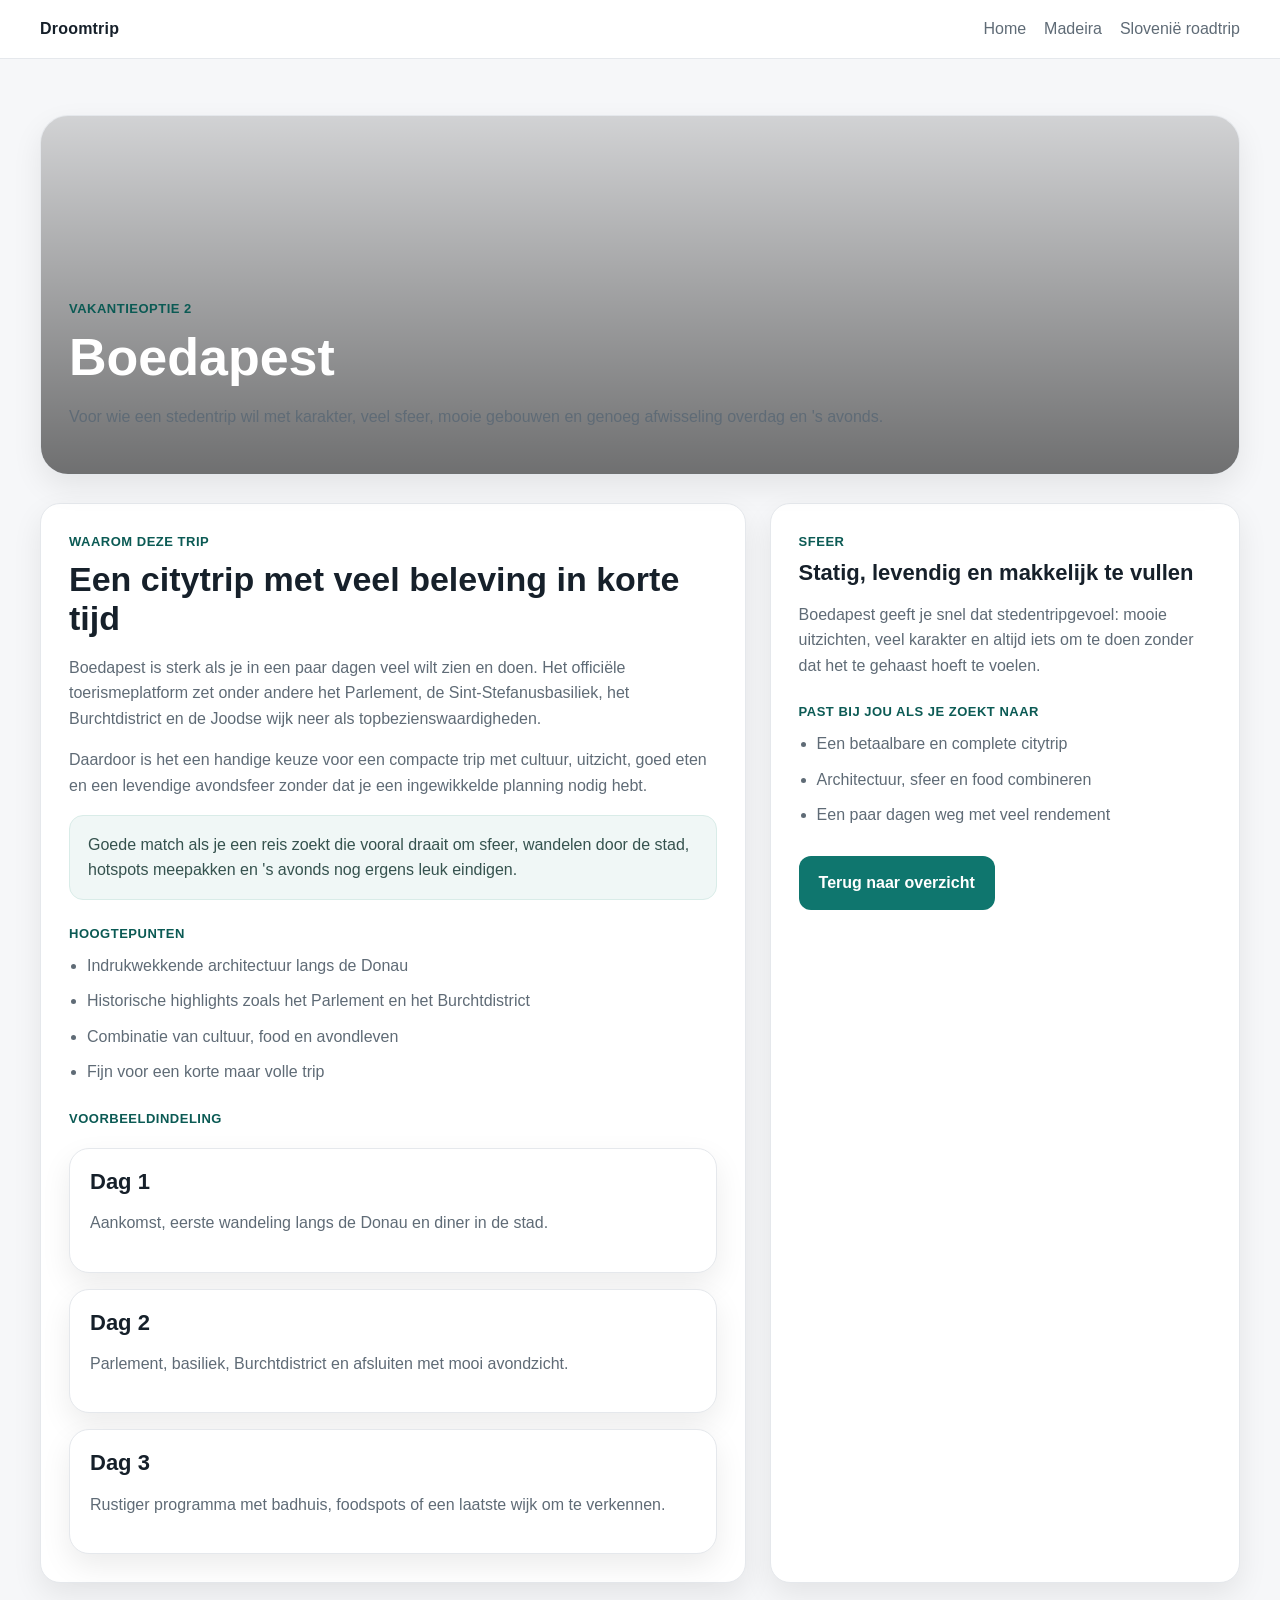
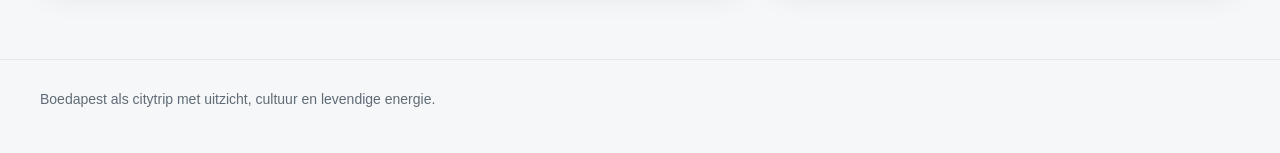
==== boedapest.html @ cd0d6fd1 "Add files via upload" ====
<!DOCTYPE html>
<html lang="nl">
<head>
  <meta charset="UTF-8" />
  <meta name="viewport" content="width=device-width, initial-scale=1.0" />
  <title>Boedapest | Droomtrip</title>
  <meta name="description" content="Ontdek waarom Boedapest een sterke vakantieoptie is." />
  <link rel="stylesheet" href="styles.css" />
</head>
<body>
  <header class="site-header">
    <div class="container nav">
      <a class="brand" href="index.html">Droomtrip</a>
      <nav class="nav-links">
        <a href="index.html">Home</a>
        <a href="madeira.html">Madeira</a>
        <a href="slovenie-roadtrip.html">Slovenië roadtrip</a>
      </nav>
    </div>
  </header>

  <main>
    <section class="page-hero">
      <div class="container">
        <div class="page-banner" style="background-image:url('https://images.unsplash.com/photo-1549877452-9c387954fbc2?auto=format&fit=crop&w=1600&q=80');">
          <div class="page-banner-content">
            <div class="small-title">Vakantieoptie 2</div>
            <h1>Boedapest</h1>
            <p>Voor wie een stedentrip wil met karakter, veel sfeer, mooie gebouwen en genoeg afwisseling overdag en 's avonds.</p>
          </div>
        </div>

        <div class="detail-layout">
          <section class="detail-card">
            <div class="small-title">Waarom deze trip</div>
            <h2>Een citytrip met veel beleving in korte tijd</h2>
            <p>
              Boedapest is sterk als je in een paar dagen veel wilt zien en doen. Het officiële toerismeplatform
              zet onder andere het Parlement, de Sint-Stefanusbasiliek, het Burchtdistrict en de Joodse wijk
              neer als topbezienswaardigheden.
            </p>
            <p>
              Daardoor is het een handige keuze voor een compacte trip met cultuur, uitzicht, goed eten en een
              levendige avondsfeer zonder dat je een ingewikkelde planning nodig hebt.
            </p>

            <div class="note">
              Goede match als je een reis zoekt die vooral draait om sfeer, wandelen door de stad,
              hotspots meepakken en 's avonds nog ergens leuk eindigen.
            </div>

            <div class="small-title" style="margin-top:24px;">Hoogtepunten</div>
            <ul class="list">
              <li>Indrukwekkende architectuur langs de Donau</li>
              <li>Historische highlights zoals het Parlement en het Burchtdistrict</li>
              <li>Combinatie van cultuur, food en avondleven</li>
              <li>Fijn voor een korte maar volle trip</li>
            </ul>

            <div class="small-title" style="margin-top:24px;">Voorbeeldindeling</div>
            <div class="day-grid">
              <article class="day-card">
                <h3>Dag 1</h3>
                <p>Aankomst, eerste wandeling langs de Donau en diner in de stad.</p>
              </article>
              <article class="day-card">
                <h3>Dag 2</h3>
                <p>Parlement, basiliek, Burchtdistrict en afsluiten met mooi avondzicht.</p>
              </article>
              <article class="day-card">
                <h3>Dag 3</h3>
                <p>Rustiger programma met badhuis, foodspots of een laatste wijk om te verkennen.</p>
              </article>
            </div>
          </section>

          <aside class="detail-card">
            <div class="small-title">Sfeer</div>
            <h3>Statig, levendig en makkelijk te vullen</h3>
            <p>
              Boedapest geeft je snel dat stedentripgevoel: mooie uitzichten, veel karakter en altijd iets
              om te doen zonder dat het te gehaast hoeft te voelen.
            </p>

            <div class="small-title" style="margin-top:24px;">Past bij jou als je zoekt naar</div>
            <ul class="list">
              <li>Een betaalbare en complete citytrip</li>
              <li>Architectuur, sfeer en food combineren</li>
              <li>Een paar dagen weg met veel rendement</li>
            </ul>

            <div class="button-row" style="margin-top:28px;">
              <a class="button primary" href="index.html">Terug naar overzicht</a>
            </div>
          </aside>
        </div>
      </div>
    </section>
  </main>

  <footer class="footer">
    <div class="container">Boedapest als citytrip met uitzicht, cultuur en levendige energie.</div>
  </footer>
</body>
</html>
---- styles.css ----
:root{
  --bg:#f6f7f9;
  --surface:#ffffff;
  --text:#16202a;
  --muted:#5f6b76;
  --line:#e5e8ec;
  --accent:#0f766e;
  --accent-dark:#0b5a54;
  --shadow:0 12px 30px rgba(0,0,0,.08);
  --radius:20px;
  --max:1200px;
}
*{box-sizing:border-box}
html{scroll-behavior:smooth}
body{
  margin:0;
  font-family:Arial, Helvetica, sans-serif;
  background:var(--bg);
  color:var(--text);
  line-height:1.6;
}
img{max-width:100%;display:block}
a{color:inherit}
.container{
  width:min(calc(100% - 32px), var(--max));
  margin:0 auto;
}
.site-header{
  position:sticky;
  top:0;
  z-index:10;
  background:rgba(255,255,255,.92);
  backdrop-filter:blur(8px);
  border-bottom:1px solid var(--line);
}
.nav{
  display:flex;
  align-items:center;
  justify-content:space-between;
  gap:20px;
  padding:16px 0;
}
.brand{
  text-decoration:none;
  font-weight:700;
  letter-spacing:.2px;
}
.nav-links{
  display:flex;
  gap:18px;
  flex-wrap:wrap;
}
.nav-links a{
  text-decoration:none;
  color:var(--muted);
}
.nav-links a:hover{
  color:var(--text);
}
.hero{
  padding:72px 0 32px;
}
.hero-grid{
  display:grid;
  grid-template-columns:1.2fr .8fr;
  gap:28px;
  align-items:stretch;
}
.hero-card,
.info-card,
.trip-card,
.detail-card,
.day-card{
  background:var(--surface);
  border:1px solid var(--line);
  border-radius:var(--radius);
  box-shadow:var(--shadow);
}
.hero-card{
  padding:40px;
}
.eyebrow{
  display:inline-block;
  padding:8px 12px;
  background:#e8f5f3;
  color:var(--accent-dark);
  border-radius:999px;
  font-size:13px;
  margin-bottom:14px;
}
h1,h2,h3{
  line-height:1.15;
  margin:0 0 16px;
}
h1{font-size:52px}
h2{font-size:34px}
h3{font-size:22px}
p{
  margin:0 0 16px;
  color:var(--muted);
}
.button-row{
  display:flex;
  flex-wrap:wrap;
  gap:14px;
  margin-top:24px;
}
.button{
  display:inline-block;
  text-decoration:none;
  padding:14px 20px;
  border-radius:12px;
  font-weight:700;
  transition:.2s ease;
}
.button.primary{
  background:var(--accent);
  color:#fff;
}
.button.primary:hover{
  background:var(--accent-dark);
}
.button.secondary{
  background:#eef1f4;
  color:var(--text);
}
.button.secondary:hover{
  background:#e1e6ea;
}
.info-card{
  overflow:hidden;
  min-height:100%;
}
.image-cover{
  min-height:100%;
  background-size:cover;
  background-position:center;
  position:relative;
}
.image-cover::after{
  content:"";
  position:absolute;
  inset:0;
  background:linear-gradient(180deg, rgba(0,0,0,.15), rgba(0,0,0,.45));
}
.image-caption{
  position:absolute;
  left:24px;
  right:24px;
  bottom:24px;
  color:#fff;
  z-index:1;
}
.section{
  padding:36px 0 10px;
}
.trip-grid{
  display:grid;
  grid-template-columns:repeat(3, 1fr);
  gap:22px;
}
.trip-card{
  overflow:hidden;
}
.trip-image{
  height:260px;
  background-size:cover;
  background-position:center;
  position:relative;
}
.trip-image::after{
  content:"";
  position:absolute;
  inset:0;
  background:linear-gradient(180deg, rgba(0,0,0,.08), rgba(0,0,0,.42));
}
.trip-body{
  padding:24px;
}
.trip-tag{
  display:inline-block;
  font-size:12px;
  font-weight:700;
  letter-spacing:.4px;
  text-transform:uppercase;
  color:var(--accent-dark);
  background:#e8f5f3;
  padding:7px 10px;
  border-radius:999px;
  margin-bottom:14px;
}
.trip-meta{
  color:var(--muted);
  font-size:15px;
}
.footer{
  margin-top:48px;
  border-top:1px solid var(--line);
  padding:28px 0 42px;
  color:var(--muted);
  font-size:14px;
}
.page-hero{
  padding:56px 0 28px;
}
.page-banner{
  min-height:360px;
  border-radius:28px;
  overflow:hidden;
  position:relative;
  border:1px solid var(--line);
  box-shadow:var(--shadow);
  background-size:cover;
  background-position:center;
}
.page-banner::after{
  content:"";
  position:absolute;
  inset:0;
  background:linear-gradient(180deg, rgba(0,0,0,.15), rgba(0,0,0,.55));
}
.page-banner-content{
  position:absolute;
  inset:auto 28px 28px 28px;
  color:#fff;
  z-index:1;
}
.detail-layout{
  display:grid;
  grid-template-columns:1.2fr .8fr;
  gap:24px;
  padding:28px 0 0;
}
.detail-card{
  padding:28px;
}
.list{
  padding-left:18px;
  margin:0;
  color:var(--muted);
}
.list li{margin:0 0 10px}
.day-grid{
  display:grid;
  gap:16px;
  margin-top:18px;
}
.day-card{
  padding:20px;
}
.small-title{
  font-size:13px;
  text-transform:uppercase;
  letter-spacing:.5px;
  color:var(--accent-dark);
  margin-bottom:8px;
  font-weight:700;
}
.note{
  background:#f0f7f6;
  border:1px solid #d9ece8;
  padding:16px 18px;
  border-radius:14px;
  color:#35524e;
}
@media (max-width: 980px){
  .hero-grid,
  .trip-grid,
  .detail-layout{
    grid-template-columns:1fr;
  }
  h1{font-size:40px}
  h2{font-size:30px}
}
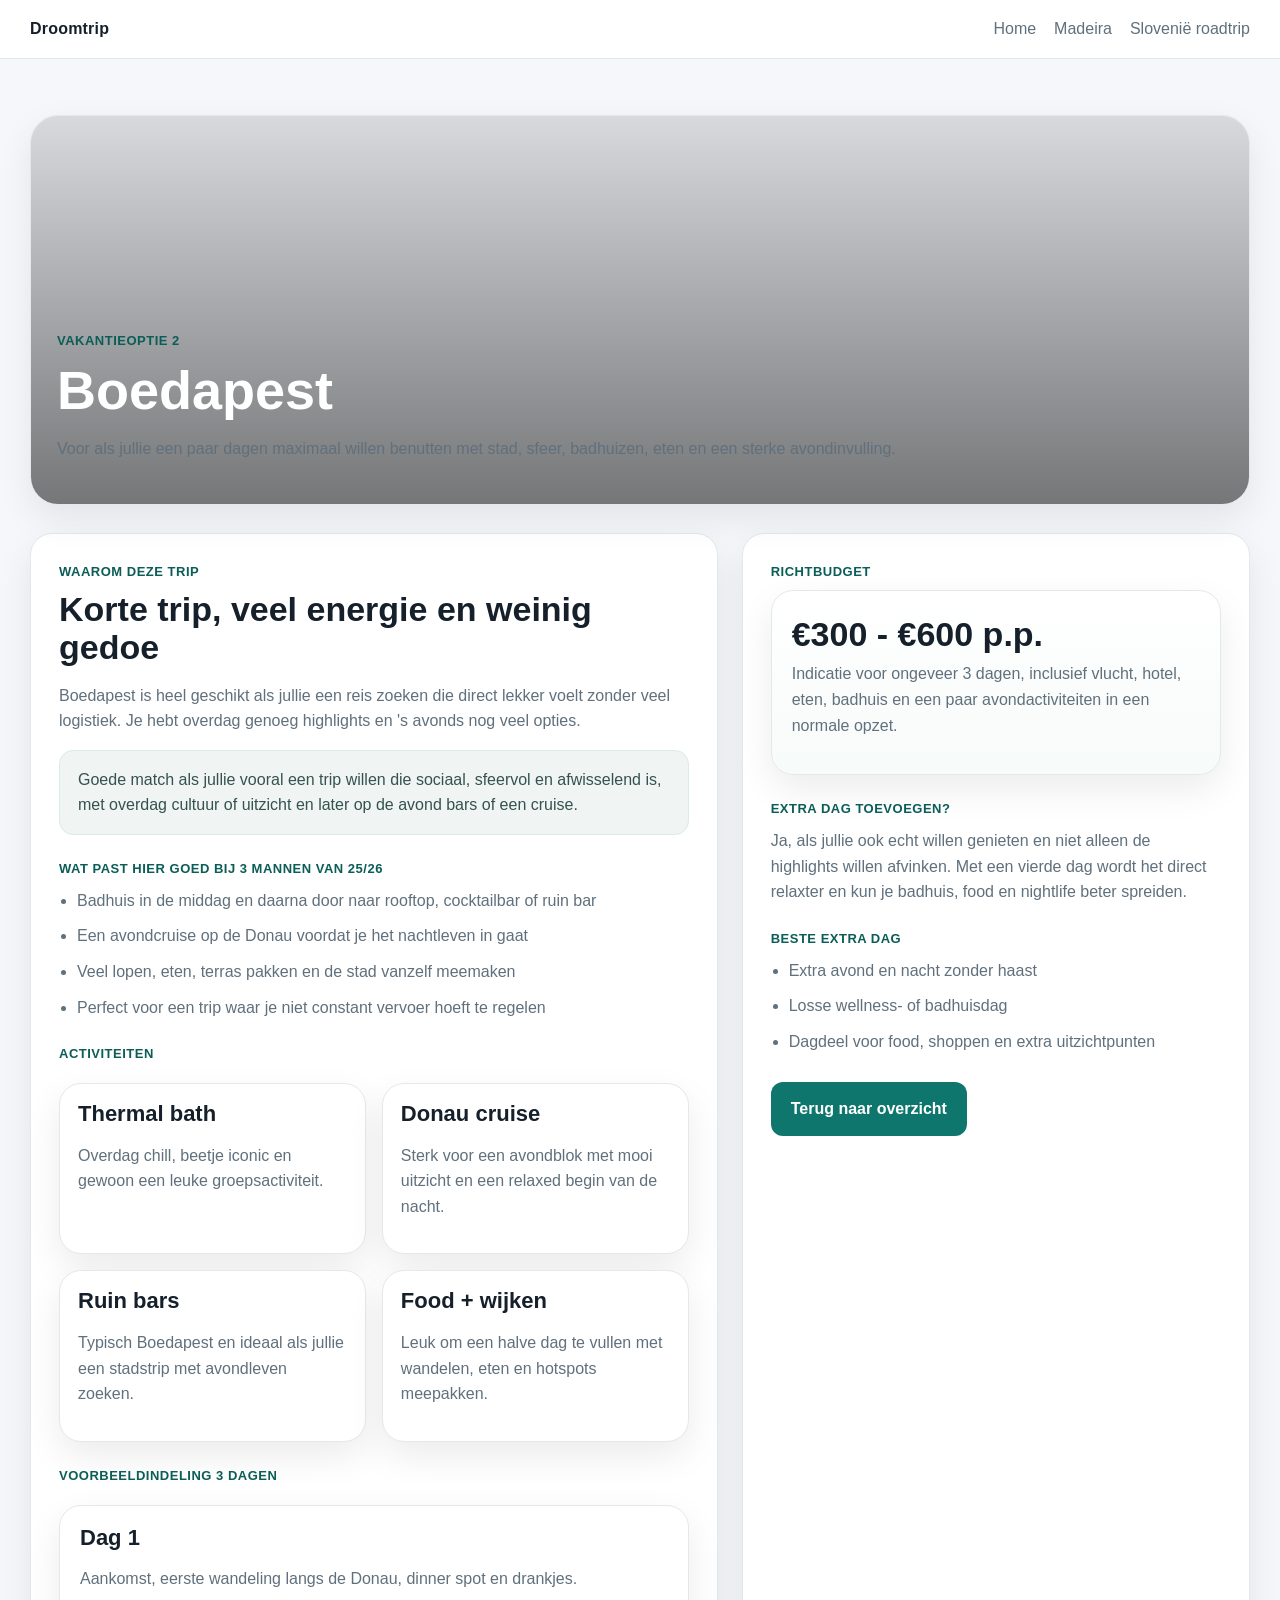
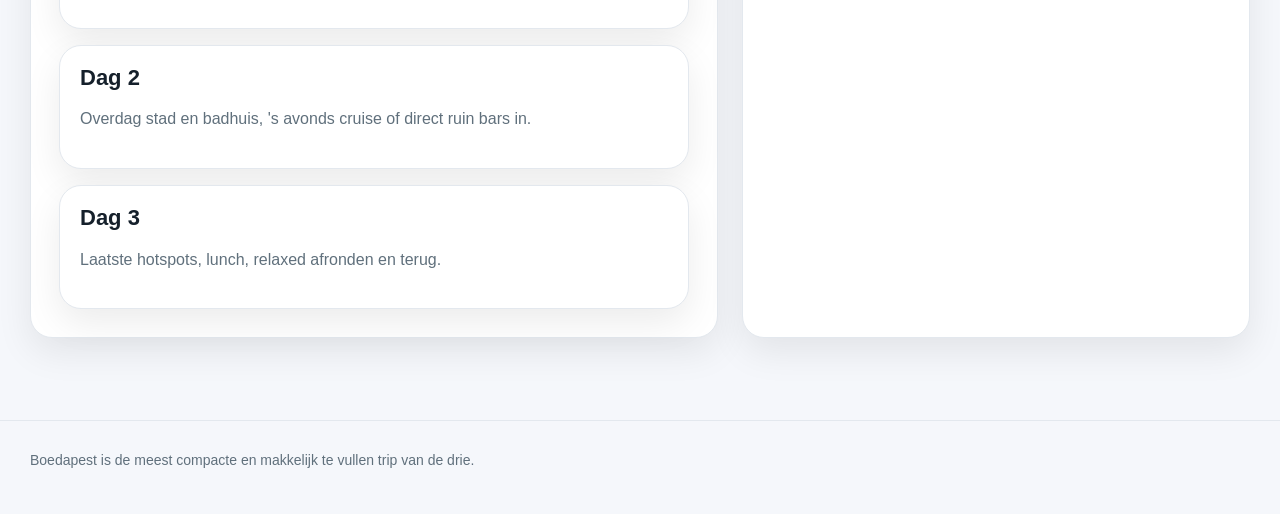
==== commit 2ac8f0d5: "Add files via upload" ====
--- a/boedapest.html
+++ b/boedapest.html
@@ -4,7 +4,6 @@
   <meta charset="UTF-8" />
   <meta name="viewport" content="width=device-width, initial-scale=1.0" />
   <title>Boedapest | Droomtrip</title>
-  <meta name="description" content="Ontdek waarom Boedapest een sterke vakantieoptie is." />
   <link rel="stylesheet" href="styles.css" />
 </head>
 <body>
@@ -26,67 +25,87 @@
           <div class="page-banner-content">
             <div class="small-title">Vakantieoptie 2</div>
             <h1>Boedapest</h1>
-            <p>Voor wie een stedentrip wil met karakter, veel sfeer, mooie gebouwen en genoeg afwisseling overdag en 's avonds.</p>
+            <p>Voor als jullie een paar dagen maximaal willen benutten met stad, sfeer, badhuizen, eten en een sterke avondinvulling.</p>
           </div>
         </div>
 
         <div class="detail-layout">
           <section class="detail-card">
             <div class="small-title">Waarom deze trip</div>
-            <h2>Een citytrip met veel beleving in korte tijd</h2>
+            <h2>Korte trip, veel energie en weinig gedoe</h2>
             <p>
-              Boedapest is sterk als je in een paar dagen veel wilt zien en doen. Het officiële toerismeplatform
-              zet onder andere het Parlement, de Sint-Stefanusbasiliek, het Burchtdistrict en de Joodse wijk
-              neer als topbezienswaardigheden.
-            </p>
-            <p>
-              Daardoor is het een handige keuze voor een compacte trip met cultuur, uitzicht, goed eten en een
-              levendige avondsfeer zonder dat je een ingewikkelde planning nodig hebt.
+              Boedapest is heel geschikt als jullie een reis zoeken die direct lekker voelt zonder veel
+              logistiek. Je hebt overdag genoeg highlights en 's avonds nog veel opties.
             </p>
 
             <div class="note">
-              Goede match als je een reis zoekt die vooral draait om sfeer, wandelen door de stad,
-              hotspots meepakken en 's avonds nog ergens leuk eindigen.
+              Goede match als jullie vooral een trip willen die sociaal, sfeervol en afwisselend is,
+              met overdag cultuur of uitzicht en later op de avond bars of een cruise.
             </div>
 
-            <div class="small-title" style="margin-top:24px;">Hoogtepunten</div>
+            <div class="small-title" style="margin-top:24px;">Wat past hier goed bij 3 mannen van 25/26</div>
             <ul class="list">
-              <li>Indrukwekkende architectuur langs de Donau</li>
-              <li>Historische highlights zoals het Parlement en het Burchtdistrict</li>
-              <li>Combinatie van cultuur, food en avondleven</li>
-              <li>Fijn voor een korte maar volle trip</li>
+              <li>Badhuis in de middag en daarna door naar rooftop, cocktailbar of ruin bar</li>
+              <li>Een avondcruise op de Donau voordat je het nachtleven in gaat</li>
+              <li>Veel lopen, eten, terras pakken en de stad vanzelf meemaken</li>
+              <li>Perfect voor een trip waar je niet constant vervoer hoeft te regelen</li>
             </ul>
 
-            <div class="small-title" style="margin-top:24px;">Voorbeeldindeling</div>
+            <div class="small-title" style="margin-top:24px;">Activiteiten</div>
+            <div class="mini-grid">
+              <div class="mini-card">
+                <h3>Thermal bath</h3>
+                <p>Overdag chill, beetje iconic en gewoon een leuke groepsactiviteit.</p>
+              </div>
+              <div class="mini-card">
+                <h3>Donau cruise</h3>
+                <p>Sterk voor een avondblok met mooi uitzicht en een relaxed begin van de nacht.</p>
+              </div>
+              <div class="mini-card">
+                <h3>Ruin bars</h3>
+                <p>Typisch Boedapest en ideaal als jullie een stadstrip met avondleven zoeken.</p>
+              </div>
+              <div class="mini-card">
+                <h3>Food + wijken</h3>
+                <p>Leuk om een halve dag te vullen met wandelen, eten en hotspots meepakken.</p>
+              </div>
+            </div>
+
+            <div class="small-title" style="margin-top:24px;">Voorbeeldindeling 3 dagen</div>
             <div class="day-grid">
               <article class="day-card">
                 <h3>Dag 1</h3>
-                <p>Aankomst, eerste wandeling langs de Donau en diner in de stad.</p>
+                <p>Aankomst, eerste wandeling langs de Donau, dinner spot en drankjes.</p>
               </article>
               <article class="day-card">
                 <h3>Dag 2</h3>
-                <p>Parlement, basiliek, Burchtdistrict en afsluiten met mooi avondzicht.</p>
+                <p>Overdag stad en badhuis, 's avonds cruise of direct ruin bars in.</p>
               </article>
               <article class="day-card">
                 <h3>Dag 3</h3>
-                <p>Rustiger programma met badhuis, foodspots of een laatste wijk om te verkennen.</p>
+                <p>Laatste hotspots, lunch, relaxed afronden en terug.</p>
               </article>
             </div>
           </section>
 
           <aside class="detail-card">
-            <div class="small-title">Sfeer</div>
-            <h3>Statig, levendig en makkelijk te vullen</h3>
+            <div class="small-title">Richtbudget</div>
+            <div class="budget-box">
+              <div class="budget-price">€300 - €600 p.p.</div>
+              <p>Indicatie voor ongeveer 3 dagen, inclusief vlucht, hotel, eten, badhuis en een paar avondactiviteiten in een normale opzet.</p>
+            </div>
+
+            <div class="small-title" style="margin-top:24px;">Extra dag toevoegen?</div>
             <p>
-              Boedapest geeft je snel dat stedentripgevoel: mooie uitzichten, veel karakter en altijd iets
-              om te doen zonder dat het te gehaast hoeft te voelen.
+              Ja, als jullie ook echt willen genieten en niet alleen de highlights willen afvinken.
+              Met een vierde dag wordt het direct relaxter en kun je badhuis, food en nightlife beter spreiden.
             </p>
 
-            <div class="small-title" style="margin-top:24px;">Past bij jou als je zoekt naar</div>
+            <div class="small-title" style="margin-top:24px;">Beste extra dag</div>
             <ul class="list">
-              <li>Een betaalbare en complete citytrip</li>
-              <li>Architectuur, sfeer en food combineren</li>
-              <li>Een paar dagen weg met veel rendement</li>
+              <li>Extra avond en nacht zonder haast</li>
+              <li>Losse wellness- of badhuisdag</li>
+              <li>Dagdeel voor food, shoppen en extra uitzichtpunten</li>
             </ul>
 
             <div class="button-row" style="margin-top:28px;">
@@ -99,7 +118,7 @@
   </main>
 
   <footer class="footer">
-    <div class="container">Boedapest als citytrip met uitzicht, cultuur en levendige energie.</div>
+    <div class="container">Boedapest is de meest compacte en makkelijk te vullen trip van de drie.</div>
   </footer>
 </body>
 </html>
--- a/styles.css
+++ b/styles.css
@@ -1,14 +1,16 @@
 :root{
-  --bg:#f6f7f9;
+  --bg:#f5f7fb;
   --surface:#ffffff;
-  --text:#16202a;
-  --muted:#5f6b76;
-  --line:#e5e8ec;
+  --surface-soft:#f0f5f4;
+  --text:#15202b;
+  --muted:#60707c;
+  --line:#e3e8ee;
   --accent:#0f766e;
-  --accent-dark:#0b5a54;
-  --shadow:0 12px 30px rgba(0,0,0,.08);
-  --radius:20px;
-  --max:1200px;
+  --accent-dark:#0b5d57;
+  --accent-soft:#e8f5f3;
+  --shadow:0 14px 36px rgba(0,0,0,.08);
+  --radius:22px;
+  --max:1220px;
 }
 *{box-sizing:border-box}
 html{scroll-behavior:smooth}
@@ -28,9 +30,9 @@
 .site-header{
   position:sticky;
   top:0;
-  z-index:10;
+  z-index:20;
   background:rgba(255,255,255,.92);
-  backdrop-filter:blur(8px);
+  backdrop-filter:blur(10px);
   border-bottom:1px solid var(--line);
 }
 .nav{
@@ -54,45 +56,36 @@
   text-decoration:none;
   color:var(--muted);
 }
-.nav-links a:hover{
-  color:var(--text);
-}
+.nav-links a:hover{color:var(--text)}
 .hero{
-  padding:72px 0 32px;
+  padding:72px 0 34px;
 }
 .hero-grid{
   display:grid;
-  grid-template-columns:1.2fr .8fr;
+  grid-template-columns:1.1fr .9fr;
   gap:28px;
-  align-items:stretch;
-}
-.hero-card,
-.info-card,
-.trip-card,
-.detail-card,
-.day-card{
+}
+.hero-card,.info-card,.trip-card,.detail-card,.budget-box,.mini-card,.day-card{
   background:var(--surface);
   border:1px solid var(--line);
   border-radius:var(--radius);
   box-shadow:var(--shadow);
 }
-.hero-card{
-  padding:40px;
-}
+.hero-card{padding:40px}
 .eyebrow{
   display:inline-block;
   padding:8px 12px;
-  background:#e8f5f3;
+  background:var(--accent-soft);
   color:var(--accent-dark);
   border-radius:999px;
   font-size:13px;
   margin-bottom:14px;
 }
 h1,h2,h3{
-  line-height:1.15;
+  line-height:1.12;
   margin:0 0 16px;
 }
-h1{font-size:52px}
+h1{font-size:54px}
 h2{font-size:34px}
 h3{font-size:22px}
 p{
@@ -101,8 +94,8 @@
 }
 .button-row{
   display:flex;
+  gap:14px;
   flex-wrap:wrap;
-  gap:14px;
   margin-top:24px;
 }
 .button{
@@ -117,94 +110,73 @@
   background:var(--accent);
   color:#fff;
 }
-.button.primary:hover{
-  background:var(--accent-dark);
-}
+.button.primary:hover{background:var(--accent-dark)}
 .button.secondary{
-  background:#eef1f4;
+  background:#edf1f5;
   color:var(--text);
 }
-.button.secondary:hover{
-  background:#e1e6ea;
-}
-.info-card{
-  overflow:hidden;
-  min-height:100%;
-}
+.button.secondary:hover{background:#e3e8ed}
+.info-card{overflow:hidden}
 .image-cover{
   min-height:100%;
   background-size:cover;
   background-position:center;
   position:relative;
 }
-.image-cover::after{
+.image-cover::after,
+.trip-image::after,
+.page-banner::after{
   content:"";
   position:absolute;
   inset:0;
-  background:linear-gradient(180deg, rgba(0,0,0,.15), rgba(0,0,0,.45));
-}
-.image-caption{
+  background:linear-gradient(180deg, rgba(0,0,0,.12), rgba(0,0,0,.52));
+}
+.image-caption,
+.page-banner-content{
   position:absolute;
-  left:24px;
-  right:24px;
-  bottom:24px;
+  left:26px;
+  right:26px;
+  bottom:26px;
   color:#fff;
   z-index:1;
 }
-.section{
-  padding:36px 0 10px;
-}
+.section{padding:38px 0 10px}
 .trip-grid{
   display:grid;
-  grid-template-columns:repeat(3, 1fr);
+  grid-template-columns:repeat(3,1fr);
   gap:22px;
 }
-.trip-card{
-  overflow:hidden;
-}
+.trip-card{overflow:hidden}
 .trip-image{
-  height:260px;
+  height:280px;
   background-size:cover;
   background-position:center;
   position:relative;
 }
-.trip-image::after{
-  content:"";
-  position:absolute;
-  inset:0;
-  background:linear-gradient(180deg, rgba(0,0,0,.08), rgba(0,0,0,.42));
-}
-.trip-body{
-  padding:24px;
-}
+.trip-body{padding:24px}
 .trip-tag{
   display:inline-block;
   font-size:12px;
   font-weight:700;
-  letter-spacing:.4px;
+  letter-spacing:.45px;
   text-transform:uppercase;
   color:var(--accent-dark);
-  background:#e8f5f3;
+  background:var(--accent-soft);
   padding:7px 10px;
   border-radius:999px;
   margin-bottom:14px;
 }
-.trip-meta{
-  color:var(--muted);
-  font-size:15px;
-}
+.trip-meta{font-size:15px}
 .footer{
-  margin-top:48px;
+  margin-top:54px;
   border-top:1px solid var(--line);
   padding:28px 0 42px;
   color:var(--muted);
   font-size:14px;
 }
-.page-hero{
-  padding:56px 0 28px;
-}
+.page-hero{padding:56px 0 28px}
 .page-banner{
-  min-height:360px;
+  min-height:390px;
   border-radius:28px;
   overflow:hidden;
   position:relative;
@@ -213,41 +185,6 @@
   background-size:cover;
   background-position:center;
 }
-.page-banner::after{
-  content:"";
-  position:absolute;
-  inset:0;
-  background:linear-gradient(180deg, rgba(0,0,0,.15), rgba(0,0,0,.55));
-}
-.page-banner-content{
-  position:absolute;
-  inset:auto 28px 28px 28px;
-  color:#fff;
-  z-index:1;
-}
-.detail-layout{
-  display:grid;
-  grid-template-columns:1.2fr .8fr;
-  gap:24px;
-  padding:28px 0 0;
-}
-.detail-card{
-  padding:28px;
-}
-.list{
-  padding-left:18px;
-  margin:0;
-  color:var(--muted);
-}
-.list li{margin:0 0 10px}
-.day-grid{
-  display:grid;
-  gap:16px;
-  margin-top:18px;
-}
-.day-card{
-  padding:20px;
-}
 .small-title{
   font-size:13px;
   text-transform:uppercase;
@@ -256,19 +193,60 @@
   margin-bottom:8px;
   font-weight:700;
 }
+.detail-layout{
+  display:grid;
+  grid-template-columns:1.15fr .85fr;
+  gap:24px;
+  padding:28px 0 0;
+}
+.detail-card{padding:28px}
+.list{
+  padding-left:18px;
+  margin:0;
+  color:var(--muted);
+}
+.list li{margin:0 0 10px}
 .note{
-  background:#f0f7f6;
-  border:1px solid #d9ece8;
+  background:var(--surface-soft);
+  border:1px solid #d8ece8;
   padding:16px 18px;
   border-radius:14px;
   color:#35524e;
 }
+.mini-grid{
+  display:grid;
+  grid-template-columns:repeat(2,1fr);
+  gap:16px;
+  margin-top:18px;
+}
+.mini-card{padding:18px}
+.budget-box{
+  padding:20px;
+  background:linear-gradient(180deg,#ffffff,#f7fbfa);
+}
+.budget-price{
+  font-size:34px;
+  line-height:1;
+  margin:6px 0 10px;
+  font-weight:700;
+}
+.day-grid{
+  display:grid;
+  gap:16px;
+  margin-top:18px;
+}
+.day-card{padding:20px}
+.quick-facts{
+  display:grid;
+  grid-template-columns:repeat(3,1fr);
+  gap:16px;
+  margin-top:24px;
+}
+.quick-facts .mini-card{padding:20px}
 @media (max-width: 980px){
-  .hero-grid,
-  .trip-grid,
-  .detail-layout{
+  .hero-grid,.trip-grid,.detail-layout,.quick-facts,.mini-grid{
     grid-template-columns:1fr;
   }
-  h1{font-size:40px}
+  h1{font-size:42px}
   h2{font-size:30px}
 }
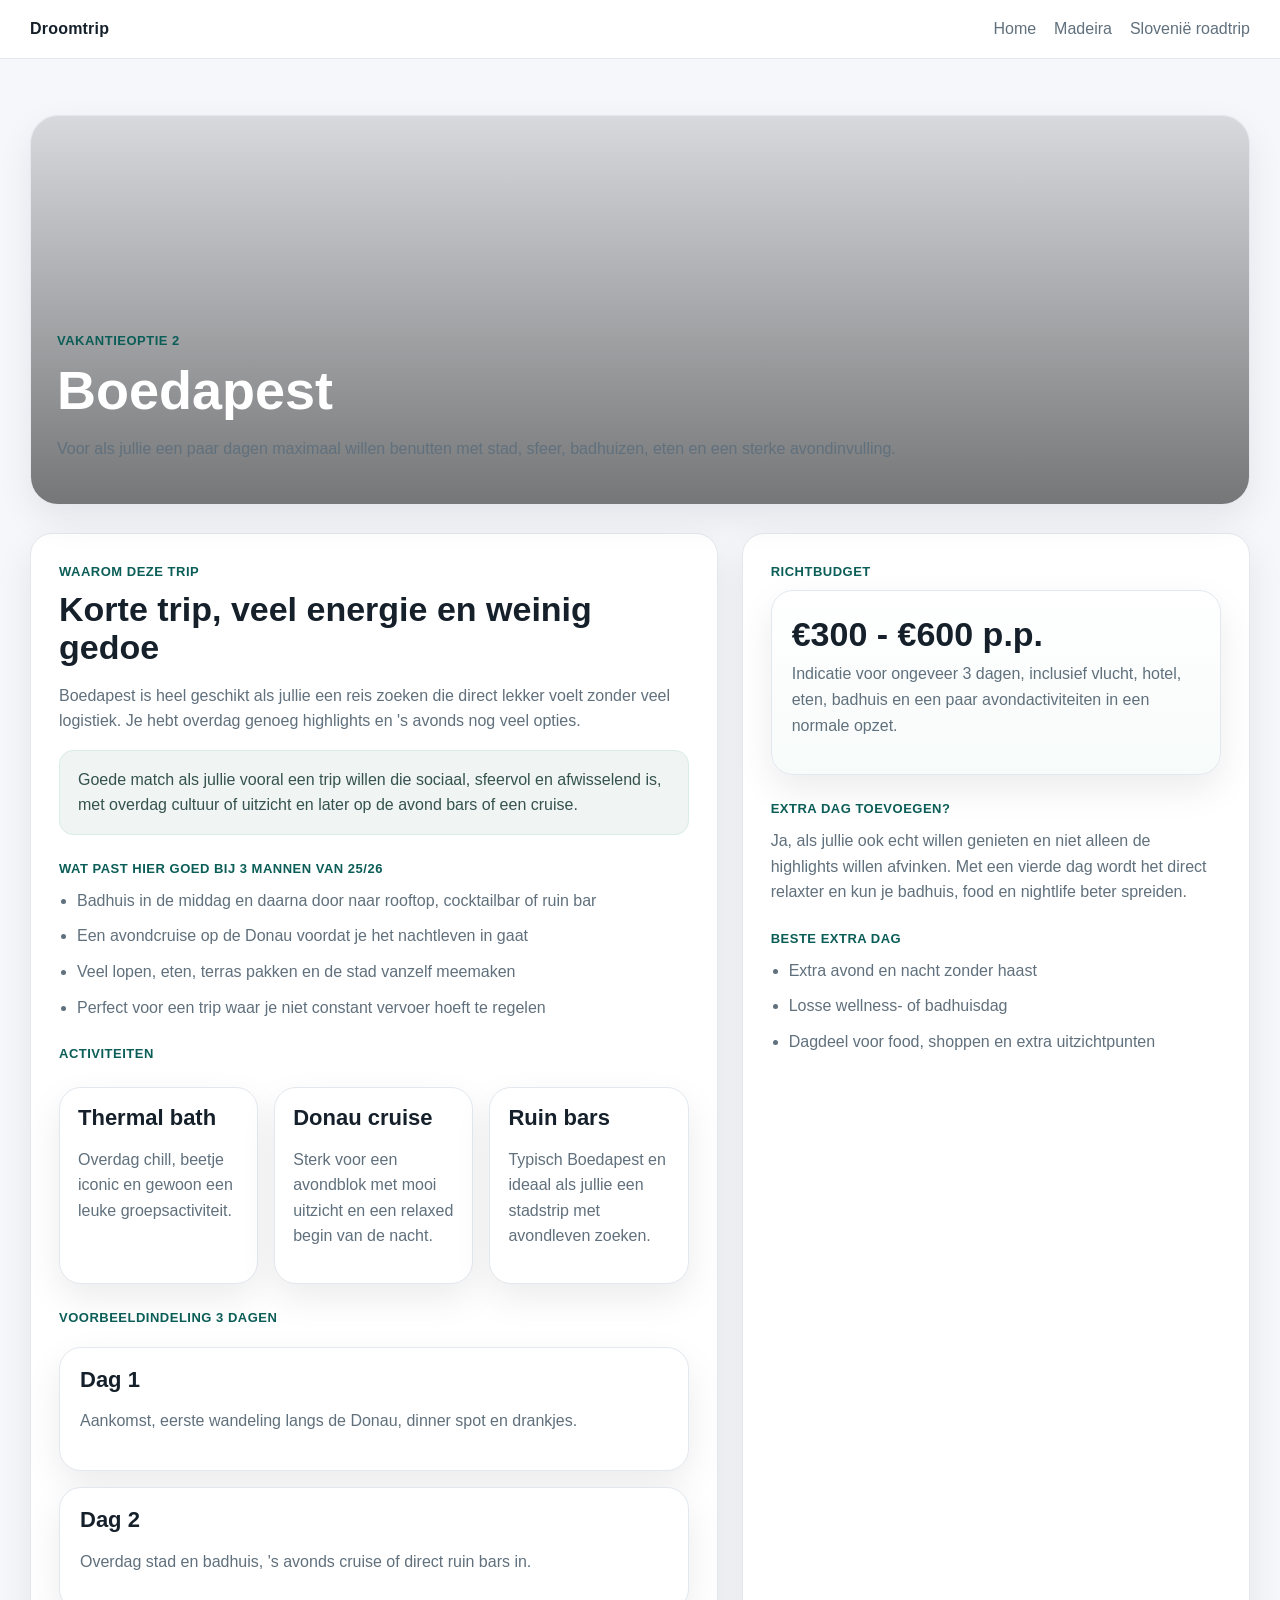
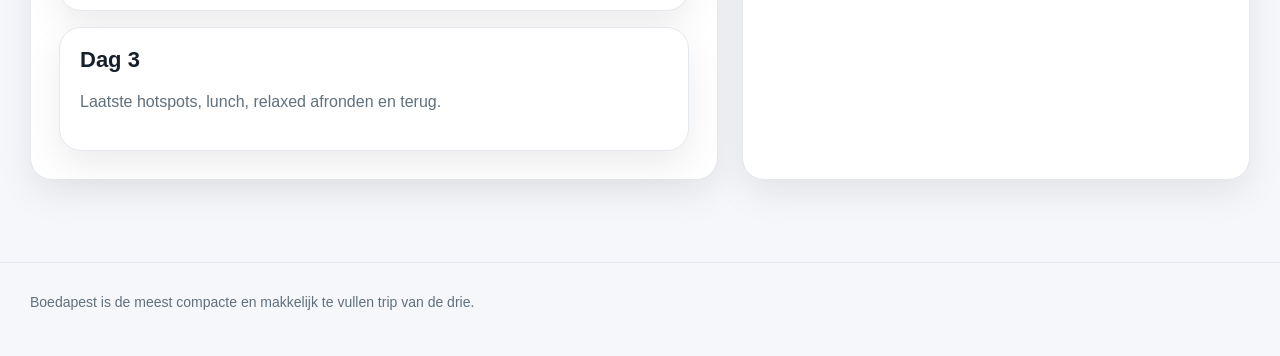
==== commit 8fd04f32: "Add files via upload" ====
--- a/boedapest.html
+++ b/boedapest.html
@@ -65,10 +65,6 @@
                 <h3>Ruin bars</h3>
                 <p>Typisch Boedapest en ideaal als jullie een stadstrip met avondleven zoeken.</p>
               </div>
-              <div class="mini-card">
-                <h3>Food + wijken</h3>
-                <p>Leuk om een halve dag te vullen met wandelen, eten en hotspots meepakken.</p>
-              </div>
             </div>
 
             <div class="small-title" style="margin-top:24px;">Voorbeeldindeling 3 dagen</div>
@@ -107,10 +103,6 @@
               <li>Losse wellness- of badhuisdag</li>
               <li>Dagdeel voor food, shoppen en extra uitzichtpunten</li>
             </ul>
-
-            <div class="button-row" style="margin-top:28px;">
-              <a class="button primary" href="index.html">Terug naar overzicht</a>
-            </div>
           </aside>
         </div>
       </div>
--- a/styles.css
+++ b/styles.css
@@ -65,7 +65,7 @@
   grid-template-columns:1.1fr .9fr;
   gap:28px;
 }
-.hero-card,.info-card,.trip-card,.detail-card,.budget-box,.mini-card,.day-card{
+.hero-card,.info-card,.trip-card,.detail-card,.budget-box,.mini-card,.day-card,.poll-card{
   background:var(--surface);
   border:1px solid var(--line);
   border-radius:var(--radius);
@@ -92,31 +92,15 @@
   margin:0 0 16px;
   color:var(--muted);
 }
-.button-row{
-  display:flex;
-  gap:14px;
-  flex-wrap:wrap;
-  margin-top:24px;
-}
-.button{
-  display:inline-block;
-  text-decoration:none;
-  padding:14px 20px;
-  border-radius:12px;
-  font-weight:700;
-  transition:.2s ease;
-}
-.button.primary{
-  background:var(--accent);
-  color:#fff;
-}
-.button.primary:hover{background:var(--accent-dark)}
-.button.secondary{
-  background:#edf1f5;
-  color:var(--text);
-}
-.button.secondary:hover{background:#e3e8ed}
-.info-card{overflow:hidden}
+.hero-intro{
+  font-size:18px;
+  max-width:680px;
+}
+.chat-line{
+  margin-top:8px;
+  font-style:italic;
+}
+.info-card{overflow:hidden; position:relative;}
 .image-cover{
   min-height:100%;
   background-size:cover;
@@ -139,6 +123,50 @@
   bottom:26px;
   color:#fff;
   z-index:1;
+}
+.poll-card{
+  position:absolute;
+  right:22px;
+  bottom:22px;
+  left:22px;
+  z-index:2;
+  background:rgba(255,255,255,.93);
+  backdrop-filter:blur(8px);
+  padding:18px;
+}
+.poll-title{
+  font-size:14px;
+  text-transform:uppercase;
+  letter-spacing:.5px;
+  color:var(--accent-dark);
+  margin-bottom:10px;
+  font-weight:700;
+}
+.poll-option{
+  margin:0 0 12px;
+}
+.poll-option:last-child{
+  margin-bottom:0;
+}
+.poll-row{
+  display:flex;
+  justify-content:space-between;
+  gap:10px;
+  margin-bottom:6px;
+  font-size:14px;
+  color:var(--text);
+  font-weight:700;
+}
+.poll-track{
+  height:10px;
+  background:#e6ecef;
+  border-radius:999px;
+  overflow:hidden;
+}
+.poll-fill{
+  height:100%;
+  background:var(--accent);
+  border-radius:999px;
 }
 .section{padding:38px 0 10px}
 .trip-grid{
@@ -215,9 +243,9 @@
 }
 .mini-grid{
   display:grid;
-  grid-template-columns:repeat(2,1fr);
+  grid-template-columns:repeat(3,1fr);
   gap:16px;
-  margin-top:18px;
+  margin-top:22px;
 }
 .mini-card{padding:18px}
 .budget-box{
@@ -236,15 +264,8 @@
   margin-top:18px;
 }
 .day-card{padding:20px}
-.quick-facts{
-  display:grid;
-  grid-template-columns:repeat(3,1fr);
-  gap:16px;
-  margin-top:24px;
-}
-.quick-facts .mini-card{padding:20px}
 @media (max-width: 980px){
-  .hero-grid,.trip-grid,.detail-layout,.quick-facts,.mini-grid{
+  .hero-grid,.trip-grid,.detail-layout,.mini-grid{
     grid-template-columns:1fr;
   }
   h1{font-size:42px}
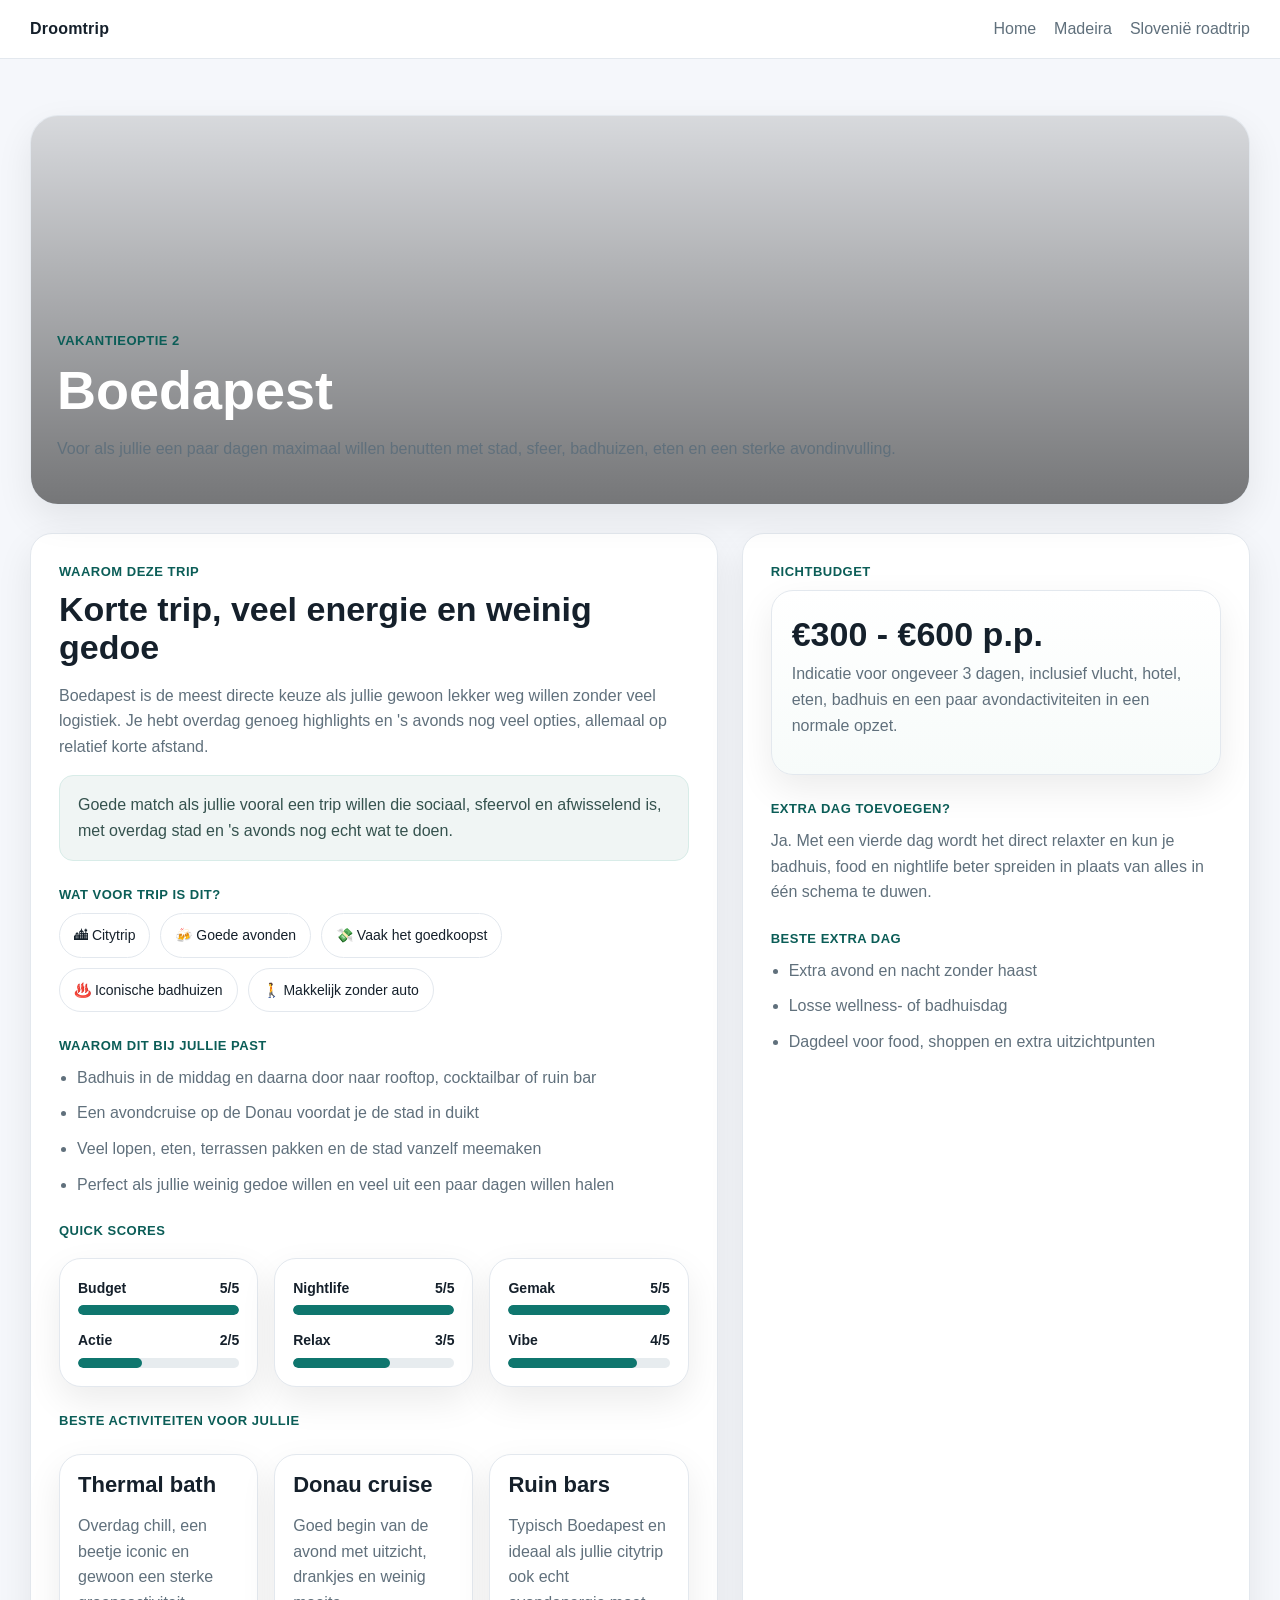
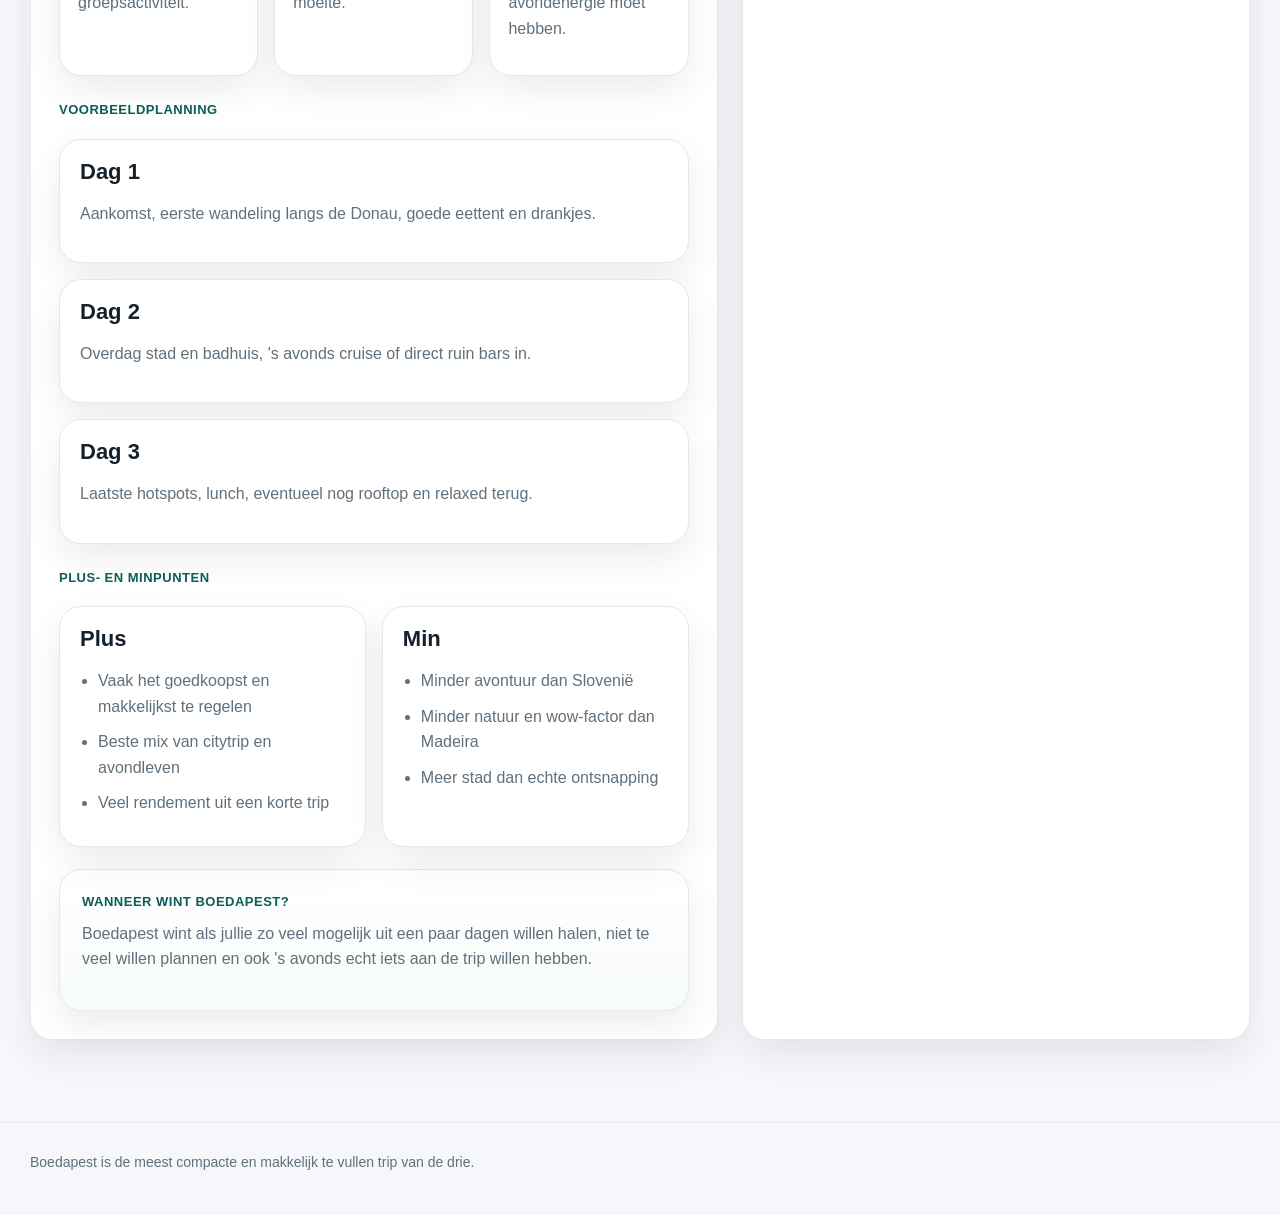
==== commit c20d55b1: "Add files via upload" ====
--- a/boedapest.html
+++ b/boedapest.html
@@ -34,44 +34,86 @@
             <div class="small-title">Waarom deze trip</div>
             <h2>Korte trip, veel energie en weinig gedoe</h2>
             <p>
-              Boedapest is heel geschikt als jullie een reis zoeken die direct lekker voelt zonder veel
-              logistiek. Je hebt overdag genoeg highlights en 's avonds nog veel opties.
+              Boedapest is de meest directe keuze als jullie gewoon lekker weg willen zonder veel logistiek.
+              Je hebt overdag genoeg highlights en 's avonds nog veel opties, allemaal op relatief korte afstand.
             </p>
 
             <div class="note">
-              Goede match als jullie vooral een trip willen die sociaal, sfeervol en afwisselend is,
-              met overdag cultuur of uitzicht en later op de avond bars of een cruise.
+              Goede match als jullie vooral een trip willen die sociaal, sfeervol en afwisselend is, met overdag stad en 's avonds nog echt wat te doen.
             </div>
 
-            <div class="small-title" style="margin-top:24px;">Wat past hier goed bij 3 mannen van 25/26</div>
+            <div class="small-title" style="margin-top:24px;">Wat voor trip is dit?</div>
+            <div class="fact-row">
+              <div class="fact-chip">🏙 Citytrip</div>
+              <div class="fact-chip">🍻 Goede avonden</div>
+              <div class="fact-chip">💸 Vaak het goedkoopst</div>
+              <div class="fact-chip">♨️ Iconische badhuizen</div>
+              <div class="fact-chip">🚶 Makkelijk zonder auto</div>
+            </div>
+
+            <div class="small-title" style="margin-top:24px;">Waarom dit bij jullie past</div>
             <ul class="list">
               <li>Badhuis in de middag en daarna door naar rooftop, cocktailbar of ruin bar</li>
-              <li>Een avondcruise op de Donau voordat je het nachtleven in gaat</li>
-              <li>Veel lopen, eten, terras pakken en de stad vanzelf meemaken</li>
-              <li>Perfect voor een trip waar je niet constant vervoer hoeft te regelen</li>
+              <li>Een avondcruise op de Donau voordat je de stad in duikt</li>
+              <li>Veel lopen, eten, terrassen pakken en de stad vanzelf meemaken</li>
+              <li>Perfect als jullie weinig gedoe willen en veel uit een paar dagen willen halen</li>
             </ul>
 
-            <div class="small-title" style="margin-top:24px;">Activiteiten</div>
+            <div class="small-title" style="margin-top:24px;">Quick scores</div>
+            <div class="score-grid">
+              <div class="score-card">
+                <div class="score-item">
+                  <div class="score-label"><span>Budget</span><span>5/5</span></div>
+                  <div class="score-track"><div class="score-fill" style="width:100%;"></div></div>
+                </div>
+                <div class="score-item">
+                  <div class="score-label"><span>Actie</span><span>2/5</span></div>
+                  <div class="score-track"><div class="score-fill" style="width:40%;"></div></div>
+                </div>
+              </div>
+              <div class="score-card">
+                <div class="score-item">
+                  <div class="score-label"><span>Nightlife</span><span>5/5</span></div>
+                  <div class="score-track"><div class="score-fill" style="width:100%;"></div></div>
+                </div>
+                <div class="score-item">
+                  <div class="score-label"><span>Relax</span><span>3/5</span></div>
+                  <div class="score-track"><div class="score-fill" style="width:60%;"></div></div>
+                </div>
+              </div>
+              <div class="score-card">
+                <div class="score-item">
+                  <div class="score-label"><span>Gemak</span><span>5/5</span></div>
+                  <div class="score-track"><div class="score-fill" style="width:100%;"></div></div>
+                </div>
+                <div class="score-item">
+                  <div class="score-label"><span>Vibe</span><span>4/5</span></div>
+                  <div class="score-track"><div class="score-fill" style="width:80%;"></div></div>
+                </div>
+              </div>
+            </div>
+
+            <div class="small-title" style="margin-top:24px;">Beste activiteiten voor jullie</div>
             <div class="mini-grid">
               <div class="mini-card">
                 <h3>Thermal bath</h3>
-                <p>Overdag chill, beetje iconic en gewoon een leuke groepsactiviteit.</p>
+                <p>Overdag chill, een beetje iconic en gewoon een sterke groepsactiviteit.</p>
               </div>
               <div class="mini-card">
                 <h3>Donau cruise</h3>
-                <p>Sterk voor een avondblok met mooi uitzicht en een relaxed begin van de nacht.</p>
+                <p>Goed begin van de avond met uitzicht, drankjes en weinig moeite.</p>
               </div>
               <div class="mini-card">
                 <h3>Ruin bars</h3>
-                <p>Typisch Boedapest en ideaal als jullie een stadstrip met avondleven zoeken.</p>
+                <p>Typisch Boedapest en ideaal als jullie citytrip ook echt avondenergie moet hebben.</p>
               </div>
             </div>
 
-            <div class="small-title" style="margin-top:24px;">Voorbeeldindeling 3 dagen</div>
+            <div class="small-title" style="margin-top:24px;">Voorbeeldplanning</div>
             <div class="day-grid">
               <article class="day-card">
                 <h3>Dag 1</h3>
-                <p>Aankomst, eerste wandeling langs de Donau, dinner spot en drankjes.</p>
+                <p>Aankomst, eerste wandeling langs de Donau, goede eettent en drankjes.</p>
               </article>
               <article class="day-card">
                 <h3>Dag 2</h3>
@@ -79,8 +121,33 @@
               </article>
               <article class="day-card">
                 <h3>Dag 3</h3>
-                <p>Laatste hotspots, lunch, relaxed afronden en terug.</p>
+                <p>Laatste hotspots, lunch, eventueel nog rooftop en relaxed terug.</p>
               </article>
+            </div>
+
+            <div class="small-title" style="margin-top:24px;">Plus- en minpunten</div>
+            <div class="procon-grid">
+              <div class="procon-card">
+                <h3>Plus</h3>
+                <ul class="list">
+                  <li>Vaak het goedkoopst en makkelijkst te regelen</li>
+                  <li>Beste mix van citytrip en avondleven</li>
+                  <li>Veel rendement uit een korte trip</li>
+                </ul>
+              </div>
+              <div class="procon-card">
+                <h3>Min</h3>
+                <ul class="list">
+                  <li>Minder avontuur dan Slovenië</li>
+                  <li>Minder natuur en wow-factor dan Madeira</li>
+                  <li>Meer stad dan echte ontsnapping</li>
+                </ul>
+              </div>
+            </div>
+
+            <div class="winner-card">
+              <div class="small-title">Wanneer wint Boedapest?</div>
+              <p>Boedapest wint als jullie zo veel mogelijk uit een paar dagen willen halen, niet te veel willen plannen en ook 's avonds echt iets aan de trip willen hebben.</p>
             </div>
           </section>
 
@@ -93,8 +160,7 @@
 
             <div class="small-title" style="margin-top:24px;">Extra dag toevoegen?</div>
             <p>
-              Ja, als jullie ook echt willen genieten en niet alleen de highlights willen afvinken.
-              Met een vierde dag wordt het direct relaxter en kun je badhuis, food en nightlife beter spreiden.
+              Ja. Met een vierde dag wordt het direct relaxter en kun je badhuis, food en nightlife beter spreiden in plaats van alles in één schema te duwen.
             </p>
 
             <div class="small-title" style="margin-top:24px;">Beste extra dag</div>
--- a/styles.css
+++ b/styles.css
@@ -65,7 +65,7 @@
   grid-template-columns:1.1fr .9fr;
   gap:28px;
 }
-.hero-card,.info-card,.trip-card,.detail-card,.budget-box,.mini-card,.day-card,.poll-card{
+.hero-card,.info-card,.trip-card,.detail-card,.budget-box,.mini-card,.day-card,.poll-card,.score-card,.procon-card,.winner-card,.fact-chip{
   background:var(--surface);
   border:1px solid var(--line);
   border-radius:var(--radius);
@@ -142,12 +142,8 @@
   margin-bottom:10px;
   font-weight:700;
 }
-.poll-option{
-  margin:0 0 12px;
-}
-.poll-option:last-child{
-  margin-bottom:0;
-}
+.poll-option{margin:0 0 12px}
+.poll-option:last-child{margin-bottom:0}
 .poll-row{
   display:flex;
   justify-content:space-between;
@@ -264,8 +260,70 @@
   margin-top:18px;
 }
 .day-card{padding:20px}
+.score-grid{
+  display:grid;
+  grid-template-columns:repeat(3,1fr);
+  gap:16px;
+  margin-top:16px;
+}
+.score-card{
+  padding:18px;
+}
+.score-item{
+  margin-bottom:14px;
+}
+.score-item:last-child{
+  margin-bottom:0;
+}
+.score-label{
+  display:flex;
+  justify-content:space-between;
+  gap:12px;
+  font-size:14px;
+  color:var(--text);
+  font-weight:700;
+  margin-bottom:6px;
+}
+.score-track{
+  height:10px;
+  background:#e7ecef;
+  border-radius:999px;
+  overflow:hidden;
+}
+.score-fill{
+  height:100%;
+  background:var(--accent);
+  border-radius:999px;
+}
+.fact-row{
+  display:flex;
+  flex-wrap:wrap;
+  gap:10px;
+  margin-top:8px;
+}
+.fact-chip{
+  padding:10px 14px;
+  border-radius:999px;
+  font-size:14px;
+  color:var(--text);
+  box-shadow:none;
+}
+.procon-grid{
+  display:grid;
+  grid-template-columns:1fr 1fr;
+  gap:16px;
+  margin-top:18px;
+}
+.procon-card{
+  padding:20px;
+}
+.winner-card{
+  padding:22px;
+  margin-top:22px;
+  background:linear-gradient(180deg,#ffffff,#f7fbfa);
+}
 @media (max-width: 980px){
-  .hero-grid,.trip-grid,.detail-layout,.mini-grid{
+  .hero-grid,.trip-grid,.detail-layout,.mini-grid,.score-grid,.procon-grid{
     grid-template-columns:1fr;
   }
   h1{font-size:42px}
